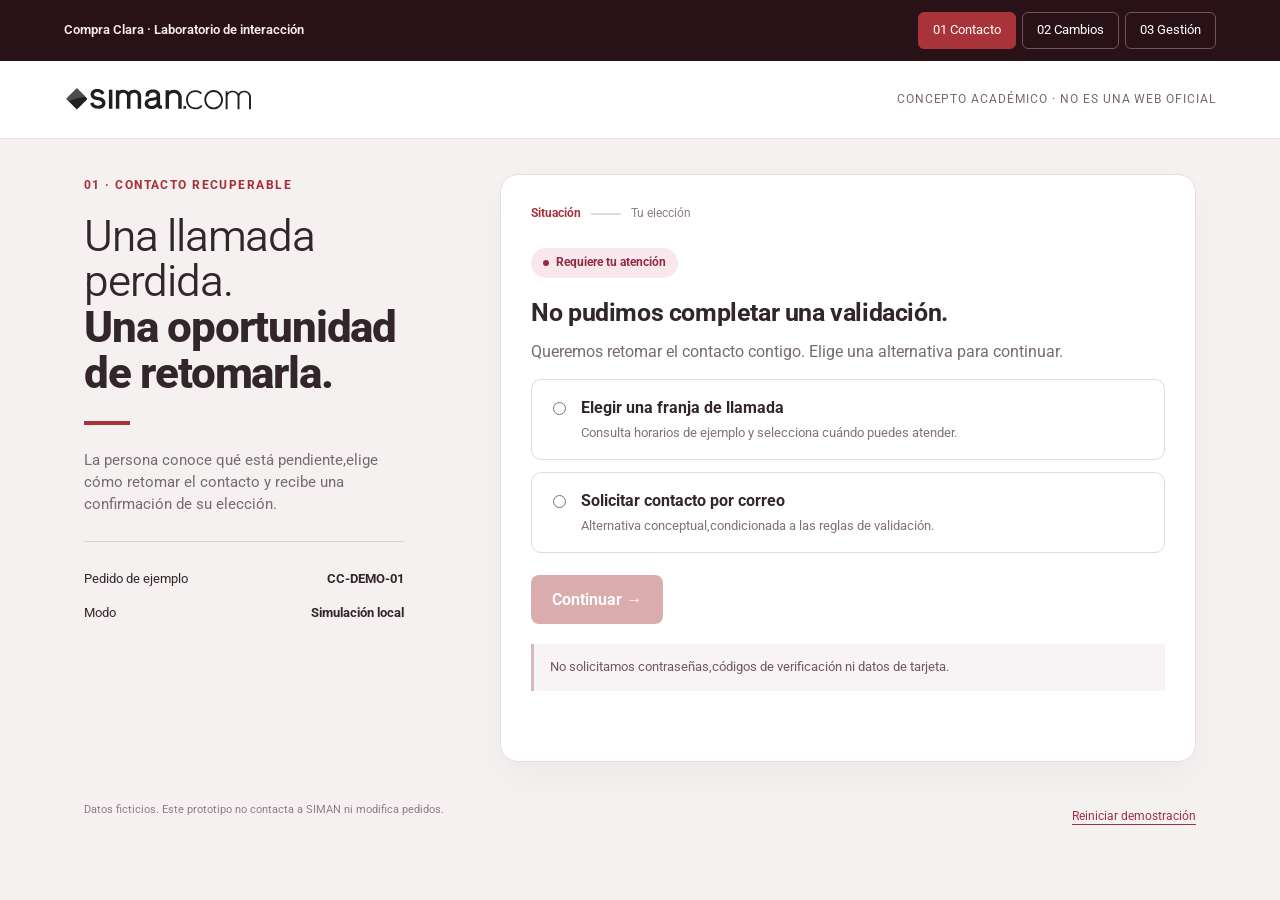
==== prototipos.html @ 514f1f6b "Añadir prototipos UX interactivos e integrarlos al presentador" ====
<!doctype html><html lang="es"><head><meta charset="utf-8"><meta name="viewport" content="width=device-width,initial-scale=1"><title>Compra Clara · Prototipos interactivos</title><style>
@font-face{font-family:Roboto;src:url('marca/roboto.woff');font-weight:100 900}*{box-sizing:border-box}body{margin:0;background:#f5f1f1;color:#33262a;font-family:Roboto,Arial,sans-serif;font-size:16px;line-height:1.45}button,input{font:inherit}button{cursor:pointer}button:focus-visible,input:focus-visible,a:focus-visible{outline:3px solid #a83338;outline-offset:4px}button:disabled{opacity:.4;cursor:not-allowed}button{min-height:44px}header{height:78px;background:#fff;display:flex;align-items:center;justify-content:space-between;padding:0 5%;border-bottom:1px solid #e6dcdf;gap:20px}header img{width:190px}header span{font-size:12px;letter-spacing:.08em;text-transform:uppercase;color:#7a666d}.lab{background:#281218;color:#f9edef;padding:12px 5%;display:flex;gap:18px;align-items:center;justify-content:space-between;font-size:13px}.lab b{font-weight:600}.scene-nav{display:flex;gap:6px}.scene-nav button{border:1px solid #78515e;color:white;background:none;padding:8px 14px;border-radius:6px;min-height:36px}.scene-nav button[aria-pressed=true]{background:#a83338;border-color:#a83338}.layout{max-width:1240px;margin:auto;padding:35px 5%;display:grid;grid-template-columns:minmax(220px,.8fr) minmax(420px,1.5fr);gap:45px}.eyebrow{font-size:12px;letter-spacing:.12em;color:#a83338;font-weight:750;text-transform:uppercase}h1{font-size:clamp(27px,3.4vw,45px);line-height:1.05;letter-spacing:-1.2px;font-weight:350;margin:18px 0}h1 strong{font-weight:800}h2{font-size:25px;line-height:1.2;margin:0 0 12px;letter-spacing:-.4px}h3{font-size:17px;margin:0 0 6px}p{margin:0 0 16px}.muted{color:#786a70}.context{font-size:15px;max-width:320px}.summary{margin-top:25px;padding-top:20px;border-top:1px solid #ded2d6}.summary div{display:flex;justify-content:space-between;padding:8px 0;font-size:13px}.tag{display:inline-flex;gap:7px;align-items:center;border-radius:30px;background:#f8e8ed;color:#922b40;padding:6px 12px;font-size:12px;font-weight:700}.tag:before{content:'';height:6px;width:6px;background:currentColor;border-radius:50%}.panel{background:#fff;border:1px solid #e7dde1;border-radius:18px;padding:30px;box-shadow:0 15px 35px #4f172808;min-width:0}.progress{display:flex;align-items:center;gap:10px;margin:0 0 26px;font-size:12px;color:#8f7d84}.progress i{width:30px;height:2px;background:#e4d8dd}.progress .on{font-weight:700;color:#a83338}.options{display:grid;grid-template-columns:1fr 1fr;gap:12px;margin:20px 0}.option{position:relative;display:block;border:1.5px solid #e7dce1;border-radius:12px;padding:17px;cursor:pointer;transition:border-color .15s,background .15s;min-height:94px}.option:has(input:checked){background:#fcf0f3;border-color:#a83338}.option input{accent-color:#a83338;margin:0 8px 8px 0;vertical-align:middle;width:17px;height:17px}.option strong{font-size:16px}.option small{display:block;color:#807078;font-size:13px;margin:7px 0 0 28px}.actions{display:flex;align-items:center;gap:16px;margin-top:22px;flex-wrap:wrap}.primary{background:#a83338;color:#fff;border:0;border-radius:8px;padding:13px 21px;font-weight:650;transition:background .15s,transform .15s}.primary:hover{background:#85232d}.primary:active{transform:translateY(1px)}.secondary{background:#fff;border:1px solid #d8c8cf;color:#683c4b;border-radius:8px;padding:12px 18px}.link{background:none;border:none;padding:6px 0;color:#9d3043;text-decoration:underline;text-underline-offset:4px}.notice{background:#f8f4f5;border-left:3px solid #d9b7c3;padding:14px 16px;font-size:13px;margin-top:20px;color:#6f5962}.success-icon{width:55px;height:55px;border-radius:50%;background:#f7e4eb;color:#a83338;display:grid;place-items:center;font-size:31px;margin-bottom:20px}.receipt{border:1px solid #e5d8de;border-radius:12px;overflow:hidden;margin-top:22px}.receipt .row{display:flex;justify-content:space-between;gap:20px;padding:13px 18px;font-size:14px;border-bottom:1px solid #f1e9ec}.receipt .row:last-child{border:0}.receipt .row span{color:#806c75}.receipt b{font-weight:650}.info-title{display:flex;justify-content:space-between;align-items:center;gap:20px;margin-bottom:22px}.compare{display:grid;grid-template-columns:1fr 1fr;border:1px solid #e4d8df;border-radius:12px;overflow:hidden;margin:20px 0}.compare>div{padding:22px;background:#f8f5f6}.compare>div+div{background:#f8e6ed;border-left:1px solid #e5cdd6}.compare small{font-size:11px;letter-spacing:.08em;color:#8d6473}.date{font-size:29px;font-weight:800;display:block;margin:13px 0 5px;letter-spacing:-.8px}.reason{margin:20px 0}.reason summary{cursor:pointer;color:#963046;font-weight:650;min-height:44px;padding:10px 0}.reason p{font-size:14px;color:#78606b;padding:5px 0 5px 14px;border-left:2px solid #e6c7d2}.choice{display:flex;align-items:flex-start;gap:12px;padding:16px;border:1px solid #e5d8df;border-radius:10px;margin:12px 0;cursor:pointer}.choice input{accent-color:#a83338;margin-top:6px;flex:none}.choice:has(input:checked){border-color:#a83338;background:#fff7f9}.choice small{display:block;color:#83707a;margin-top:5px;font-size:13px}.tabs{display:flex;gap:18px;border-bottom:1px solid #eadde3;margin:20px 0}.tabs button{background:none;border:0;border-bottom:3px solid transparent;padding:12px 0;color:#8e7581}.tabs button[aria-selected=true]{border-color:#a83338;color:#a83338;font-weight:700}.track{list-style:none;margin:25px 0;padding:0}.track li{position:relative;padding:0 0 27px 38px}.track li:before{content:'';position:absolute;left:7px;top:5px;width:12px;height:12px;border-radius:50%;background:#e2d5dc}.track li:not(:last-child):after{content:'';position:absolute;left:12px;top:20px;bottom:2px;width:2px;background:#e9dce3}.track .done:before{background:#a83338;box-shadow:0 0 0 4px #f8e8ee}.track small{display:block;color:#8d7580;margin-top:5px}.ref{font-size:30px;letter-spacing:2px;font-weight:800;color:#7c2d45}.simulation{border-top:1px dashed #ddcbd4;margin-top:25px;padding-top:16px;font-size:12px;color:#8b7781}.simulation button{font-size:12px;margin:9px 7px 0 0;min-height:35px;padding:7px 12px}.footer{max-width:1240px;margin:auto;padding:5px 5% 20px;display:flex;justify-content:space-between;gap:20px;font-size:11px;color:#917c86}.footer button{font-size:12px;min-height:30px}.announce{min-height:25px;margin-top:15px;font-size:14px;color:#913147;font-weight:600}.reveal{animation:reveal .25s ease-out}@keyframes reveal{from{opacity:.35;transform:translateY(6px)}to{opacity:1;transform:none}}.hide{display:none}.context .mini{width:46px;height:4px;background:#a83338;margin:25px 0}body.embed .lab{padding:9px 4%;font-size:11px}body.embed header{height:66px;padding:0 4%}body.embed header img{width:164px}body.embed .layout{padding:24px 4%;gap:30px}body.embed .panel{padding:24px}body.embed h1{font-size:36px}body.embed .scene-nav button{font-size:11px;padding:5px 10px;min-height:28px}body.embed .footer{padding:0 4% 12px}a{color:#963046}body.embed .layout{display:block;max-width:1100px}body.embed .context{display:none}body.embed .options{grid-template-columns:repeat(3,1fr)}body.embed .option{min-height:80px;padding:14px}body.embed .panel h2{font-size:30px}body.embed .layout{padding-top:18px;padding-bottom:18px}@media(max-width:760px){.layout{grid-template-columns:1fr;gap:20px;padding:24px}.context{max-width:none}.summary{display:none}.context p{font-size:14px}.context h1{font-size:29px}.context .mini{display:none}.panel{padding:24px}.lab{align-items:flex-start;flex-direction:column;gap:10px}.scene-nav{flex-wrap:wrap}header{height:66px;padding:0 24px}header img{width:160px}.options{gap:8px}.option{padding:12px}.footer{padding:0 24px 20px}.info-title{align-items:flex-start}body.embed .context{display:none}body.embed .layout{display:block;padding:14px 4%}body.embed .panel{padding:20px}.date{font-size:25px}}@media(prefers-reduced-motion:reduce){*,*:before,*:after{animation:none!important;transition:none!important}}
</style></head><body><div class="lab"><b>Compra Clara · Laboratorio de interacción</b><nav class="scene-nav" aria-label="Escenarios"><button data-scene="contact">01 Contacto</button><button data-scene="changes">02 Cambios</button><button data-scene="receipt">03 Gestión</button></nav></div><header><img src="marca/siman-com-logotipo-tinta.svg" alt="siman.com"><span>Concepto académico · no es una web oficial</span></header><main id="main" class="layout"></main><footer class="footer"><span>Datos ficticios. Este prototipo no contacta a SIMAN ni modifica pedidos.</span><button class="link" id="reset">Reiniciar demostración</button></footer><script>
'use strict';const $=s=>document.querySelector(s);const p=new URLSearchParams(location.search);if(p.get('embed')==='1')document.body.classList.add('embed');const valid=['contact','changes','receipt'];let scene=valid.includes(p.get('scene'))?p.get('scene'):'contact';let step=0;let slot='';let response='';let confirmed=false;let tab='actual';let contactMode='';const view=p.get('view');if(view==='slots')step=1;if(view==='response')step=1;if(view==='handoff')tab='summary';
const options=['Mañana · 9:00–11:00','Mañana · 14:00–16:00','Pasado mañana · 10:00–12:00'];
const context={contact:['01 · Contacto recuperable','Una llamada perdida.<br><strong>Una oportunidad de retomarla.</strong>','La persona conoce qué está pendiente,elige cómo retomar el contacto y recibe una confirmación de su elección.'],changes:['02 · Cambios explicados','Qué cambió.<br><strong>Qué significa para ti.</strong>','Una actualización compara la información anterior y la actual antes de pedir una decisión.'],receipt:['03 · Comprobante de gestión','Lo solicitado.<br><strong>Lo confirmado.</strong>','Una referencia conserva el contexto y permite distinguir una solicitud recibida de una gestión ejecutada.']};
function sidebar(){let c=context[scene];return `<aside class="context"><span class="eyebrow">${c[0]}</span><h1>${c[1]}</h1><div class="mini"></div><p class="muted">${c[2]}</p><div class="summary"><div><span>Pedido de ejemplo</span><b>CC-DEMO-01</b></div><div><span>Modo</span><b>Simulación local</b></div></div></aside>`}
function progress(a,b){return `<div class="progress"><span class="${step===0?'on':''}">${a}</span><i></i><span class="${step>0?'on':''}">${b}</span></div>`}
function contact(){if(step===2)return `<div class="success-icon" aria-hidden="true">✓</div><span class="eyebrow">Elección registrada en esta demostración</span><h2>Ya sabes cómo continuará el contacto.</h2><p class="muted">Conserva el resumen de lo que acabas de seleccionar.</p><div class="receipt"><div class="row"><span>Referencia de ejemplo</span><b>CC-DEMO-01</b></div><div class="row"><span>Modalidad</span><b>${contactMode==='email'?'Solicitar contacto por correo':'Retomar llamada'}</b></div>${contactMode==='email'?'':`<div class="row"><span>Franja de ejemplo</span><b>${slot}</b></div>`}<div class="row"><span>Validación de compra</span><b>Pendiente</b></div></div><div class="notice">Elegir una franja no valida ni aprueba la compra. La disponibilidad real debe confirmarse antes de implementar esta interacción.</div><div class="actions"><button class="secondary" data-action="editcontact">Cambiar mi elección</button></div>`;
if(step===0)return `${progress('Situación','Tu elección')}<span class="tag">Requiere tu atención</span><h2 style="margin-top:20px">No pudimos completar una validación.</h2><p class="muted">Queremos retomar el contacto contigo. Elige una alternativa para continuar.</p><label class="choice"><input type="radio" name="mode" value="call" ${contactMode==='call'?'checked':''}><span><strong>Elegir una franja de llamada</strong><small>Consulta horarios de ejemplo y selecciona cuándo puedes atender.</small></span></label><label class="choice"><input type="radio" name="mode" value="email" ${contactMode==='email'?'checked':''}><span><strong>Solicitar contacto por correo</strong><small>Alternativa conceptual,condicionada a las reglas de validación.</small></span></label><div class="actions"><button class="primary" data-action="contactnext" ${!contactMode?'disabled':''}>Continuar →</button></div><div class="notice">No solicitamos contraseñas,códigos de verificación ni datos de tarjeta.</div>`;
return `${progress('Contacto','Selecciona una franja')}<span class="eyebrow">Horarios ficticios para probar la interacción</span><h2 style="margin-top:14px">¿Cuándo puedes atender?</h2><p class="muted">Selecciona una opción. Podrás revisarla antes de continuar.</p><div class="options">${options.map((o,i)=>`<label class="option"><input type="radio" name="slot" value="${i}" ${slot===o?'checked':''}><strong>${o.split(' · ')[0]}</strong><small>${o.split(' · ')[1]}</small></label>`).join('')}</div><div class="actions"><button class="primary" data-action="confirmcontact" ${!slot?'disabled':''}>Confirmar mi elección</button><button class="link" data-action="backcontact">Volver</button></div><div class="notice">La selección es una simulación. No se reserva una llamada real.</div>`}
function changes(){if(step===2)return `<div class="success-icon" aria-hidden="true">✓</div><span class="eyebrow">Preferencia registrada en esta demostración</span><h2>${response==='wait'?'Viste la nueva estimación.':'Solicitaste revisar otra alternativa.'}</h2><div class="receipt"><div class="row"><span>Tu elección</span><b>${response==='wait'?'Puedo esperar':'Necesito otra alternativa'}</b></div><div class="row"><span>Estado de gestión</span><b>${response==='wait'?'Preferencia registrada':'Revisión pendiente'}</b></div></div><div class="notice">Esta elección no reprograma una entrega ni confirma una cancelación. Las opciones dependen de la operación real.</div><div class="actions"><button class="secondary" data-action="editchange">Cambiar mi elección</button></div>`;
const diff=`<div class="compare"><div><small>ESTIMACIÓN ANTERIOR</small><span class="date">Martes 24</span><span>Noviembre · fecha ficticia</span></div><div><small>ESTIMACIÓN ACTUAL</small><span class="date">Jueves 26</span><span>Noviembre · fecha ficticia</span></div></div>`;
if(step===0)return `<div class="info-title"><span class="tag">Cambio en la entrega</span><span class="eyebrow">CC-DEMO-01</span></div><h2>La estimación de entrega cambió.</h2><p class="muted">Compara las dos versiones para entender cómo te afecta.</p>${diff}<details class="reason"><summary>¿Qué debe explicar esta actualización?</summary><p>El motivo confirmado,el impacto y el siguiente paso. Este ejemplo no atribuye una causa real a SIMAN.</p></details><div class="actions"><button class="primary" data-action="changenext">Ver mis opciones →</button></div>`;
return `${progress('Cambio de entrega','Tu decisión')}<h2>¿Cómo quieres continuar?</h2><p class="muted">Opciones de ejemplo,sujetas a validación para cada pedido.</p><label class="choice"><input type="radio" name="response" value="wait" ${response==='wait'?'checked':''}><span><strong>Puedo esperar la nueva estimación</strong><small>Registrar que vi la actualización.</small></span></label><label class="choice"><input type="radio" name="response" value="review" ${response==='review'?'checked':''}><span><strong>Necesito revisar otra alternativa</strong><small>Solicitar orientación conservando el contexto del cambio.</small></span></label><div class="actions"><button class="primary" data-action="confirmchange" ${!response?'disabled':''}>Registrar mi elección</button><button class="link" data-action="backchange">Comparar de nuevo</button></div><div class="notice">Una preferencia no equivale a una gestión ya ejecutada.</div>`}
function receipt(){return `<div class="info-title"><span class="tag">${confirmed?'Cancelación confirmada · simulación':'Solicitud recibida'}</span><span class="eyebrow">Caso de ejemplo</span></div><h2>Tu solicitud de cancelación</h2><div class="tabs" role="tablist" aria-label="Vista de la gestión"><button role="tab" aria-selected="${tab==='actual'}" data-tab="actual">Estado</button><button role="tab" aria-selected="${tab==='history'}" data-tab="history">Historial</button><button role="tab" aria-selected="${tab==='summary'}" data-tab="summary">Comprobante</button></div><div role="tabpanel">${tab==='actual'?`<ul class="track"><li class="done"><h3>Solicitud recibida</h3><small>Se registró la intención del comprador.</small></li><li class="${confirmed?'done':''}"><h3>${confirmed?'Revisión completada':'Revisión pendiente'}</h3><small>${confirmed?'Se completó el paso en esta simulación.':'Debe comprobarse si la solicitud puede ejecutarse.'}</small></li><li class="${confirmed?'done':''}"><h3>${confirmed?'Cancelación confirmada':'Cancelación no confirmada'}</h3><small>${confirmed?'Ejemplo de una gestión confirmada por su fuente.':'No interpretes la recepción de la solicitud como una cancelación.'}</small></li></ul><div class="notice">${confirmed?'Cancelación confirmada no significa dinero abonado. Cualquier devolución requiere su propio estado.':'Tu solicitud está recibida. No hay una cancelación confirmada en este escenario.'}</div>`:tab==='history'?`<div class="receipt"><div class="row"><span>Evento 1 · ejemplo</span><b>Solicitud registrada</b></div>${confirmed?'<div class="row"><span>Evento 2 · ejemplo</span><b>Revisión completada</b></div><div class="row"><span>Evento 3 · ejemplo</span><b>Cancelación confirmada</b></div>':'<div class="row"><span>Próximo evento</span><b>Pendiente de confirmación</b></div>'}</div><p class="muted" style="margin-top:20px">Cada cambio debe conservar una referencia y provenir de una fuente validada.</p>`:`<span class="eyebrow">Referencia ficticia</span><p class="ref">MUESTRA-01</p><div class="receipt"><div class="row"><span>Solicitaste</span><b>Cancelar el pedido de ejemplo</b></div><div class="row"><span>Situación</span><b>${confirmed?'Cancelación confirmada':'Revisión pendiente'}</b></div><div class="row"><span>Dinero</span><b>Sin abono confirmado en esta demo</b></div></div><div class="actions"><button class="primary" data-action="download">Descargar comprobante de ejemplo</button><button class="link" data-action="copy">Copiar referencia</button></div>`}</div><div class="simulation"><b>Control de demostración · no modifica pedidos</b><br><button class="secondary" data-action="simulate">${confirmed?'Volver a revisión pendiente':'Simular confirmación de cancelación'}</button></div>`}
function render(focus=false){document.querySelectorAll('[data-scene]').forEach(b=>b.setAttribute('aria-pressed',String(b.dataset.scene===scene)));$('#main').innerHTML=sidebar()+`<section class="panel reveal" aria-label="Prototipo de ${scene==='contact'?'contacto':scene==='changes'?'cambios':'gestión'}">${scene==='contact'?contact():scene==='changes'?changes():receipt()}<div class="announce" role="status" aria-live="polite"></div></section>`;if(focus){const h=$('.panel h2');h.tabIndex=-1;h.focus({preventScroll:true});}}
function reset(){step=0;slot='';response='';confirmed=false;tab='actual';contactMode='';render(true)}
document.addEventListener('change',e=>{if(e.target.name==='mode'){contactMode=e.target.value;const b=$('[data-action="contactnext"]');b.disabled=false;}if(e.target.name==='slot'){slot=options[Number(e.target.value)];$('[data-action="confirmcontact"]').disabled=false;}if(e.target.name==='response'){response=e.target.value;$('[data-action="confirmchange"]').disabled=false;}});
document.addEventListener('click',async e=>{const b=e.target.closest('button');if(!b)return;if(b.dataset.scene){scene=b.dataset.scene;reset();return}if(b.id==='reset'){reset();return}if(b.dataset.tab){tab=b.dataset.tab;render();$(`[data-tab="${tab}"]`).focus();return}const a=b.dataset.action;if(a==='contactnext'){step=contactMode==='email'?2:1;render(true)}if(a==='backcontact'){step=0;render(true)}if(a==='confirmcontact'&&slot){step=2;render(true)}if(a==='editcontact'){step=contactMode==='email'?0:1;render(true)}if(a==='changenext'||a==='editchange'){step=1;render(true)}if(a==='backchange'){step=0;render(true)}if(a==='confirmchange'&&response){step=2;render(true)}if(a==='simulate'){confirmed=!confirmed;render(true)}if(a==='copy'){try{await navigator.clipboard.writeText('MUESTRA-01');$('.announce').textContent='Referencia de ejemplo copiada.'}catch{$('.announce').textContent='Referencia para copiar:MUESTRA-01'}}if(a==='download'){const txt=`COMPRA CLARA · COMPROBANTE DE EJEMPLO\nNo es un documento de SIMAN.\nReferencia:MUESTRA-01\nSolicitud:cancelar el pedido ficticio\nEstado:${confirmed?'Cancelación confirmada en simulación':'Revisión pendiente'}\nDinero:sin abono confirmado en esta demo\nNo modifica pedidos ni demuestra una gestión real.`;const u=URL.createObjectURL(new Blob([txt],{type:'text/plain;charset=utf-8'}));const link=document.createElement('a');link.href=u;link.download='Compra_Clara_Comprobante_DEMO.txt';link.click();setTimeout(()=>URL.revokeObjectURL(u),3000);$('.announce').textContent='Se descargó el comprobante ficticio.'}});render();
</script></body></html>
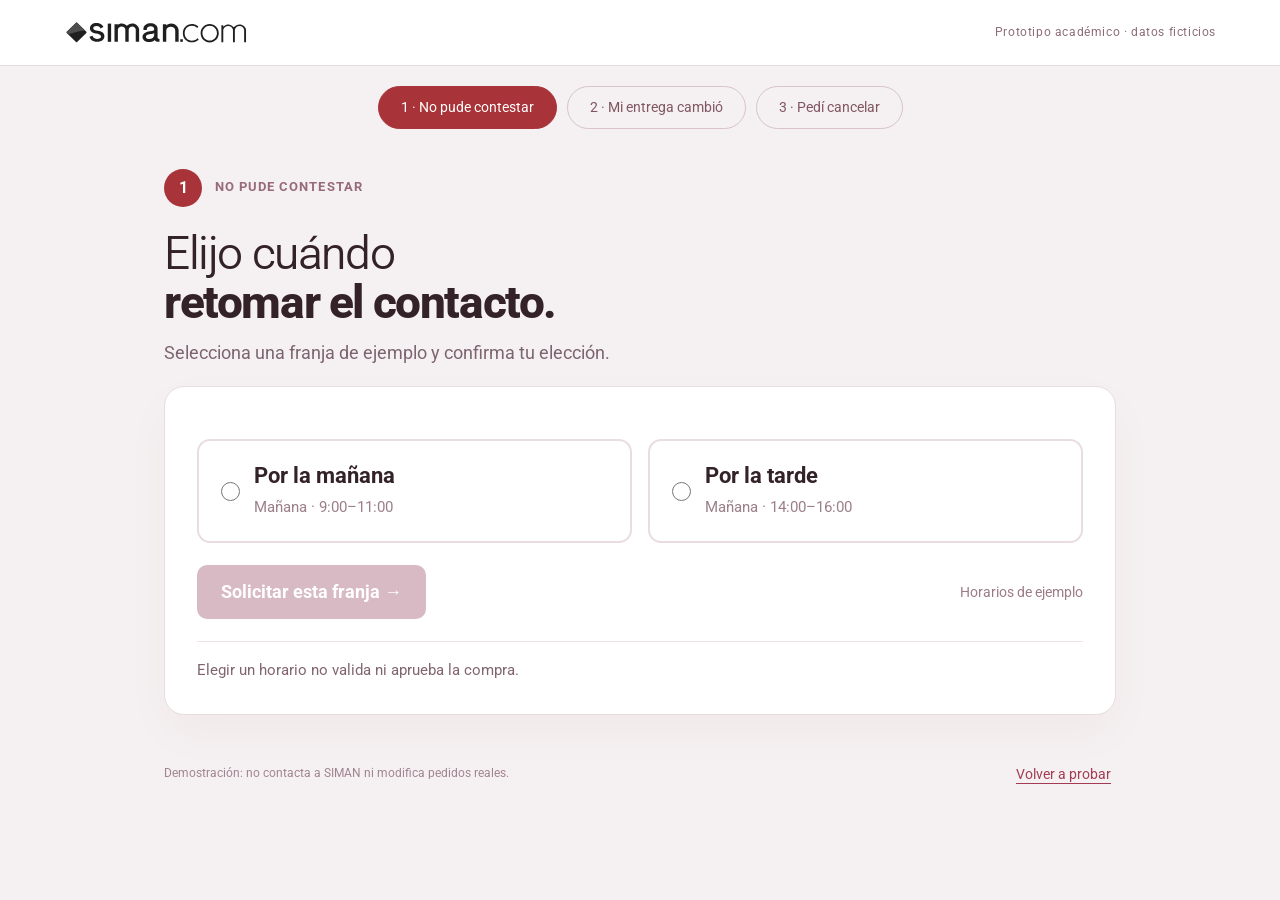
==== commit 4f586b50: "Simplificar demos a una acción y una respuesta" ====
--- a/prototipos.html
+++ b/prototipos.html
@@ -1,21 +1,12 @@
-<!doctype html><html lang="es"><head><meta charset="utf-8"><meta name="viewport" content="width=device-width,initial-scale=1"><title>Compra Clara · Prototipos interactivos</title><style>
-@font-face{font-family:Roboto;src:url('marca/roboto.woff');font-weight:100 900}*{box-sizing:border-box}body{margin:0;background:#f5f1f1;color:#33262a;font-family:Roboto,Arial,sans-serif;font-size:16px;line-height:1.45}button,input{font:inherit}button{cursor:pointer}button:focus-visible,input:focus-visible,a:focus-visible{outline:3px solid #a83338;outline-offset:4px}button:disabled{opacity:.4;cursor:not-allowed}button{min-height:44px}header{height:78px;background:#fff;display:flex;align-items:center;justify-content:space-between;padding:0 5%;border-bottom:1px solid #e6dcdf;gap:20px}header img{width:190px}header span{font-size:12px;letter-spacing:.08em;text-transform:uppercase;color:#7a666d}.lab{background:#281218;color:#f9edef;padding:12px 5%;display:flex;gap:18px;align-items:center;justify-content:space-between;font-size:13px}.lab b{font-weight:600}.scene-nav{display:flex;gap:6px}.scene-nav button{border:1px solid #78515e;color:white;background:none;padding:8px 14px;border-radius:6px;min-height:36px}.scene-nav button[aria-pressed=true]{background:#a83338;border-color:#a83338}.layout{max-width:1240px;margin:auto;padding:35px 5%;display:grid;grid-template-columns:minmax(220px,.8fr) minmax(420px,1.5fr);gap:45px}.eyebrow{font-size:12px;letter-spacing:.12em;color:#a83338;font-weight:750;text-transform:uppercase}h1{font-size:clamp(27px,3.4vw,45px);line-height:1.05;letter-spacing:-1.2px;font-weight:350;margin:18px 0}h1 strong{font-weight:800}h2{font-size:25px;line-height:1.2;margin:0 0 12px;letter-spacing:-.4px}h3{font-size:17px;margin:0 0 6px}p{margin:0 0 16px}.muted{color:#786a70}.context{font-size:15px;max-width:320px}.summary{margin-top:25px;padding-top:20px;border-top:1px solid #ded2d6}.summary div{display:flex;justify-content:space-between;padding:8px 0;font-size:13px}.tag{display:inline-flex;gap:7px;align-items:center;border-radius:30px;background:#f8e8ed;color:#922b40;padding:6px 12px;font-size:12px;font-weight:700}.tag:before{content:'';height:6px;width:6px;background:currentColor;border-radius:50%}.panel{background:#fff;border:1px solid #e7dde1;border-radius:18px;padding:30px;box-shadow:0 15px 35px #4f172808;min-width:0}.progress{display:flex;align-items:center;gap:10px;margin:0 0 26px;font-size:12px;color:#8f7d84}.progress i{width:30px;height:2px;background:#e4d8dd}.progress .on{font-weight:700;color:#a83338}.options{display:grid;grid-template-columns:1fr 1fr;gap:12px;margin:20px 0}.option{position:relative;display:block;border:1.5px solid #e7dce1;border-radius:12px;padding:17px;cursor:pointer;transition:border-color .15s,background .15s;min-height:94px}.option:has(input:checked){background:#fcf0f3;border-color:#a83338}.option input{accent-color:#a83338;margin:0 8px 8px 0;vertical-align:middle;width:17px;height:17px}.option strong{font-size:16px}.option small{display:block;color:#807078;font-size:13px;margin:7px 0 0 28px}.actions{display:flex;align-items:center;gap:16px;margin-top:22px;flex-wrap:wrap}.primary{background:#a83338;color:#fff;border:0;border-radius:8px;padding:13px 21px;font-weight:650;transition:background .15s,transform .15s}.primary:hover{background:#85232d}.primary:active{transform:translateY(1px)}.secondary{background:#fff;border:1px solid #d8c8cf;color:#683c4b;border-radius:8px;padding:12px 18px}.link{background:none;border:none;padding:6px 0;color:#9d3043;text-decoration:underline;text-underline-offset:4px}.notice{background:#f8f4f5;border-left:3px solid #d9b7c3;padding:14px 16px;font-size:13px;margin-top:20px;color:#6f5962}.success-icon{width:55px;height:55px;border-radius:50%;background:#f7e4eb;color:#a83338;display:grid;place-items:center;font-size:31px;margin-bottom:20px}.receipt{border:1px solid #e5d8de;border-radius:12px;overflow:hidden;margin-top:22px}.receipt .row{display:flex;justify-content:space-between;gap:20px;padding:13px 18px;font-size:14px;border-bottom:1px solid #f1e9ec}.receipt .row:last-child{border:0}.receipt .row span{color:#806c75}.receipt b{font-weight:650}.info-title{display:flex;justify-content:space-between;align-items:center;gap:20px;margin-bottom:22px}.compare{display:grid;grid-template-columns:1fr 1fr;border:1px solid #e4d8df;border-radius:12px;overflow:hidden;margin:20px 0}.compare>div{padding:22px;background:#f8f5f6}.compare>div+div{background:#f8e6ed;border-left:1px solid #e5cdd6}.compare small{font-size:11px;letter-spacing:.08em;color:#8d6473}.date{font-size:29px;font-weight:800;display:block;margin:13px 0 5px;letter-spacing:-.8px}.reason{margin:20px 0}.reason summary{cursor:pointer;color:#963046;font-weight:650;min-height:44px;padding:10px 0}.reason p{font-size:14px;color:#78606b;padding:5px 0 5px 14px;border-left:2px solid #e6c7d2}.choice{display:flex;align-items:flex-start;gap:12px;padding:16px;border:1px solid #e5d8df;border-radius:10px;margin:12px 0;cursor:pointer}.choice input{accent-color:#a83338;margin-top:6px;flex:none}.choice:has(input:checked){border-color:#a83338;background:#fff7f9}.choice small{display:block;color:#83707a;margin-top:5px;font-size:13px}.tabs{display:flex;gap:18px;border-bottom:1px solid #eadde3;margin:20px 0}.tabs button{background:none;border:0;border-bottom:3px solid transparent;padding:12px 0;color:#8e7581}.tabs button[aria-selected=true]{border-color:#a83338;color:#a83338;font-weight:700}.track{list-style:none;margin:25px 0;padding:0}.track li{position:relative;padding:0 0 27px 38px}.track li:before{content:'';position:absolute;left:7px;top:5px;width:12px;height:12px;border-radius:50%;background:#e2d5dc}.track li:not(:last-child):after{content:'';position:absolute;left:12px;top:20px;bottom:2px;width:2px;background:#e9dce3}.track .done:before{background:#a83338;box-shadow:0 0 0 4px #f8e8ee}.track small{display:block;color:#8d7580;margin-top:5px}.ref{font-size:30px;letter-spacing:2px;font-weight:800;color:#7c2d45}.simulation{border-top:1px dashed #ddcbd4;margin-top:25px;padding-top:16px;font-size:12px;color:#8b7781}.simulation button{font-size:12px;margin:9px 7px 0 0;min-height:35px;padding:7px 12px}.footer{max-width:1240px;margin:auto;padding:5px 5% 20px;display:flex;justify-content:space-between;gap:20px;font-size:11px;color:#917c86}.footer button{font-size:12px;min-height:30px}.announce{min-height:25px;margin-top:15px;font-size:14px;color:#913147;font-weight:600}.reveal{animation:reveal .25s ease-out}@keyframes reveal{from{opacity:.35;transform:translateY(6px)}to{opacity:1;transform:none}}.hide{display:none}.context .mini{width:46px;height:4px;background:#a83338;margin:25px 0}body.embed .lab{padding:9px 4%;font-size:11px}body.embed header{height:66px;padding:0 4%}body.embed header img{width:164px}body.embed .layout{padding:24px 4%;gap:30px}body.embed .panel{padding:24px}body.embed h1{font-size:36px}body.embed .scene-nav button{font-size:11px;padding:5px 10px;min-height:28px}body.embed .footer{padding:0 4% 12px}a{color:#963046}body.embed .layout{display:block;max-width:1100px}body.embed .context{display:none}body.embed .options{grid-template-columns:repeat(3,1fr)}body.embed .option{min-height:80px;padding:14px}body.embed .panel h2{font-size:30px}body.embed .layout{padding-top:18px;padding-bottom:18px}@media(max-width:760px){.layout{grid-template-columns:1fr;gap:20px;padding:24px}.context{max-width:none}.summary{display:none}.context p{font-size:14px}.context h1{font-size:29px}.context .mini{display:none}.panel{padding:24px}.lab{align-items:flex-start;flex-direction:column;gap:10px}.scene-nav{flex-wrap:wrap}header{height:66px;padding:0 24px}header img{width:160px}.options{gap:8px}.option{padding:12px}.footer{padding:0 24px 20px}.info-title{align-items:flex-start}body.embed .context{display:none}body.embed .layout{display:block;padding:14px 4%}body.embed .panel{padding:20px}.date{font-size:25px}}@media(prefers-reduced-motion:reduce){*,*:before,*:after{animation:none!important;transition:none!important}}
-</style></head><body><div class="lab"><b>Compra Clara · Laboratorio de interacción</b><nav class="scene-nav" aria-label="Escenarios"><button data-scene="contact">01 Contacto</button><button data-scene="changes">02 Cambios</button><button data-scene="receipt">03 Gestión</button></nav></div><header><img src="marca/siman-com-logotipo-tinta.svg" alt="siman.com"><span>Concepto académico · no es una web oficial</span></header><main id="main" class="layout"></main><footer class="footer"><span>Datos ficticios. Este prototipo no contacta a SIMAN ni modifica pedidos.</span><button class="link" id="reset">Reiniciar demostración</button></footer><script>
-'use strict';const $=s=>document.querySelector(s);const p=new URLSearchParams(location.search);if(p.get('embed')==='1')document.body.classList.add('embed');const valid=['contact','changes','receipt'];let scene=valid.includes(p.get('scene'))?p.get('scene'):'contact';let step=0;let slot='';let response='';let confirmed=false;let tab='actual';let contactMode='';const view=p.get('view');if(view==='slots')step=1;if(view==='response')step=1;if(view==='handoff')tab='summary';
-const options=['Mañana · 9:00–11:00','Mañana · 14:00–16:00','Pasado mañana · 10:00–12:00'];
-const context={contact:['01 · Contacto recuperable','Una llamada perdida.<br><strong>Una oportunidad de retomarla.</strong>','La persona conoce qué está pendiente,elige cómo retomar el contacto y recibe una confirmación de su elección.'],changes:['02 · Cambios explicados','Qué cambió.<br><strong>Qué significa para ti.</strong>','Una actualización compara la información anterior y la actual antes de pedir una decisión.'],receipt:['03 · Comprobante de gestión','Lo solicitado.<br><strong>Lo confirmado.</strong>','Una referencia conserva el contexto y permite distinguir una solicitud recibida de una gestión ejecutada.']};
-function sidebar(){let c=context[scene];return `<aside class="context"><span class="eyebrow">${c[0]}</span><h1>${c[1]}</h1><div class="mini"></div><p class="muted">${c[2]}</p><div class="summary"><div><span>Pedido de ejemplo</span><b>CC-DEMO-01</b></div><div><span>Modo</span><b>Simulación local</b></div></div></aside>`}
-function progress(a,b){return `<div class="progress"><span class="${step===0?'on':''}">${a}</span><i></i><span class="${step>0?'on':''}">${b}</span></div>`}
-function contact(){if(step===2)return `<div class="success-icon" aria-hidden="true">✓</div><span class="eyebrow">Elección registrada en esta demostración</span><h2>Ya sabes cómo continuará el contacto.</h2><p class="muted">Conserva el resumen de lo que acabas de seleccionar.</p><div class="receipt"><div class="row"><span>Referencia de ejemplo</span><b>CC-DEMO-01</b></div><div class="row"><span>Modalidad</span><b>${contactMode==='email'?'Solicitar contacto por correo':'Retomar llamada'}</b></div>${contactMode==='email'?'':`<div class="row"><span>Franja de ejemplo</span><b>${slot}</b></div>`}<div class="row"><span>Validación de compra</span><b>Pendiente</b></div></div><div class="notice">Elegir una franja no valida ni aprueba la compra. La disponibilidad real debe confirmarse antes de implementar esta interacción.</div><div class="actions"><button class="secondary" data-action="editcontact">Cambiar mi elección</button></div>`;
-if(step===0)return `${progress('Situación','Tu elección')}<span class="tag">Requiere tu atención</span><h2 style="margin-top:20px">No pudimos completar una validación.</h2><p class="muted">Queremos retomar el contacto contigo. Elige una alternativa para continuar.</p><label class="choice"><input type="radio" name="mode" value="call" ${contactMode==='call'?'checked':''}><span><strong>Elegir una franja de llamada</strong><small>Consulta horarios de ejemplo y selecciona cuándo puedes atender.</small></span></label><label class="choice"><input type="radio" name="mode" value="email" ${contactMode==='email'?'checked':''}><span><strong>Solicitar contacto por correo</strong><small>Alternativa conceptual,condicionada a las reglas de validación.</small></span></label><div class="actions"><button class="primary" data-action="contactnext" ${!contactMode?'disabled':''}>Continuar →</button></div><div class="notice">No solicitamos contraseñas,códigos de verificación ni datos de tarjeta.</div>`;
-return `${progress('Contacto','Selecciona una franja')}<span class="eyebrow">Horarios ficticios para probar la interacción</span><h2 style="margin-top:14px">¿Cuándo puedes atender?</h2><p class="muted">Selecciona una opción. Podrás revisarla antes de continuar.</p><div class="options">${options.map((o,i)=>`<label class="option"><input type="radio" name="slot" value="${i}" ${slot===o?'checked':''}><strong>${o.split(' · ')[0]}</strong><small>${o.split(' · ')[1]}</small></label>`).join('')}</div><div class="actions"><button class="primary" data-action="confirmcontact" ${!slot?'disabled':''}>Confirmar mi elección</button><button class="link" data-action="backcontact">Volver</button></div><div class="notice">La selección es una simulación. No se reserva una llamada real.</div>`}
-function changes(){if(step===2)return `<div class="success-icon" aria-hidden="true">✓</div><span class="eyebrow">Preferencia registrada en esta demostración</span><h2>${response==='wait'?'Viste la nueva estimación.':'Solicitaste revisar otra alternativa.'}</h2><div class="receipt"><div class="row"><span>Tu elección</span><b>${response==='wait'?'Puedo esperar':'Necesito otra alternativa'}</b></div><div class="row"><span>Estado de gestión</span><b>${response==='wait'?'Preferencia registrada':'Revisión pendiente'}</b></div></div><div class="notice">Esta elección no reprograma una entrega ni confirma una cancelación. Las opciones dependen de la operación real.</div><div class="actions"><button class="secondary" data-action="editchange">Cambiar mi elección</button></div>`;
-const diff=`<div class="compare"><div><small>ESTIMACIÓN ANTERIOR</small><span class="date">Martes 24</span><span>Noviembre · fecha ficticia</span></div><div><small>ESTIMACIÓN ACTUAL</small><span class="date">Jueves 26</span><span>Noviembre · fecha ficticia</span></div></div>`;
-if(step===0)return `<div class="info-title"><span class="tag">Cambio en la entrega</span><span class="eyebrow">CC-DEMO-01</span></div><h2>La estimación de entrega cambió.</h2><p class="muted">Compara las dos versiones para entender cómo te afecta.</p>${diff}<details class="reason"><summary>¿Qué debe explicar esta actualización?</summary><p>El motivo confirmado,el impacto y el siguiente paso. Este ejemplo no atribuye una causa real a SIMAN.</p></details><div class="actions"><button class="primary" data-action="changenext">Ver mis opciones →</button></div>`;
-return `${progress('Cambio de entrega','Tu decisión')}<h2>¿Cómo quieres continuar?</h2><p class="muted">Opciones de ejemplo,sujetas a validación para cada pedido.</p><label class="choice"><input type="radio" name="response" value="wait" ${response==='wait'?'checked':''}><span><strong>Puedo esperar la nueva estimación</strong><small>Registrar que vi la actualización.</small></span></label><label class="choice"><input type="radio" name="response" value="review" ${response==='review'?'checked':''}><span><strong>Necesito revisar otra alternativa</strong><small>Solicitar orientación conservando el contexto del cambio.</small></span></label><div class="actions"><button class="primary" data-action="confirmchange" ${!response?'disabled':''}>Registrar mi elección</button><button class="link" data-action="backchange">Comparar de nuevo</button></div><div class="notice">Una preferencia no equivale a una gestión ya ejecutada.</div>`}
-function receipt(){return `<div class="info-title"><span class="tag">${confirmed?'Cancelación confirmada · simulación':'Solicitud recibida'}</span><span class="eyebrow">Caso de ejemplo</span></div><h2>Tu solicitud de cancelación</h2><div class="tabs" role="tablist" aria-label="Vista de la gestión"><button role="tab" aria-selected="${tab==='actual'}" data-tab="actual">Estado</button><button role="tab" aria-selected="${tab==='history'}" data-tab="history">Historial</button><button role="tab" aria-selected="${tab==='summary'}" data-tab="summary">Comprobante</button></div><div role="tabpanel">${tab==='actual'?`<ul class="track"><li class="done"><h3>Solicitud recibida</h3><small>Se registró la intención del comprador.</small></li><li class="${confirmed?'done':''}"><h3>${confirmed?'Revisión completada':'Revisión pendiente'}</h3><small>${confirmed?'Se completó el paso en esta simulación.':'Debe comprobarse si la solicitud puede ejecutarse.'}</small></li><li class="${confirmed?'done':''}"><h3>${confirmed?'Cancelación confirmada':'Cancelación no confirmada'}</h3><small>${confirmed?'Ejemplo de una gestión confirmada por su fuente.':'No interpretes la recepción de la solicitud como una cancelación.'}</small></li></ul><div class="notice">${confirmed?'Cancelación confirmada no significa dinero abonado. Cualquier devolución requiere su propio estado.':'Tu solicitud está recibida. No hay una cancelación confirmada en este escenario.'}</div>`:tab==='history'?`<div class="receipt"><div class="row"><span>Evento 1 · ejemplo</span><b>Solicitud registrada</b></div>${confirmed?'<div class="row"><span>Evento 2 · ejemplo</span><b>Revisión completada</b></div><div class="row"><span>Evento 3 · ejemplo</span><b>Cancelación confirmada</b></div>':'<div class="row"><span>Próximo evento</span><b>Pendiente de confirmación</b></div>'}</div><p class="muted" style="margin-top:20px">Cada cambio debe conservar una referencia y provenir de una fuente validada.</p>`:`<span class="eyebrow">Referencia ficticia</span><p class="ref">MUESTRA-01</p><div class="receipt"><div class="row"><span>Solicitaste</span><b>Cancelar el pedido de ejemplo</b></div><div class="row"><span>Situación</span><b>${confirmed?'Cancelación confirmada':'Revisión pendiente'}</b></div><div class="row"><span>Dinero</span><b>Sin abono confirmado en esta demo</b></div></div><div class="actions"><button class="primary" data-action="download">Descargar comprobante de ejemplo</button><button class="link" data-action="copy">Copiar referencia</button></div>`}</div><div class="simulation"><b>Control de demostración · no modifica pedidos</b><br><button class="secondary" data-action="simulate">${confirmed?'Volver a revisión pendiente':'Simular confirmación de cancelación'}</button></div>`}
-function render(focus=false){document.querySelectorAll('[data-scene]').forEach(b=>b.setAttribute('aria-pressed',String(b.dataset.scene===scene)));$('#main').innerHTML=sidebar()+`<section class="panel reveal" aria-label="Prototipo de ${scene==='contact'?'contacto':scene==='changes'?'cambios':'gestión'}">${scene==='contact'?contact():scene==='changes'?changes():receipt()}<div class="announce" role="status" aria-live="polite"></div></section>`;if(focus){const h=$('.panel h2');h.tabIndex=-1;h.focus({preventScroll:true});}}
-function reset(){step=0;slot='';response='';confirmed=false;tab='actual';contactMode='';render(true)}
-document.addEventListener('change',e=>{if(e.target.name==='mode'){contactMode=e.target.value;const b=$('[data-action="contactnext"]');b.disabled=false;}if(e.target.name==='slot'){slot=options[Number(e.target.value)];$('[data-action="confirmcontact"]').disabled=false;}if(e.target.name==='response'){response=e.target.value;$('[data-action="confirmchange"]').disabled=false;}});
-document.addEventListener('click',async e=>{const b=e.target.closest('button');if(!b)return;if(b.dataset.scene){scene=b.dataset.scene;reset();return}if(b.id==='reset'){reset();return}if(b.dataset.tab){tab=b.dataset.tab;render();$(`[data-tab="${tab}"]`).focus();return}const a=b.dataset.action;if(a==='contactnext'){step=contactMode==='email'?2:1;render(true)}if(a==='backcontact'){step=0;render(true)}if(a==='confirmcontact'&&slot){step=2;render(true)}if(a==='editcontact'){step=contactMode==='email'?0:1;render(true)}if(a==='changenext'||a==='editchange'){step=1;render(true)}if(a==='backchange'){step=0;render(true)}if(a==='confirmchange'&&response){step=2;render(true)}if(a==='simulate'){confirmed=!confirmed;render(true)}if(a==='copy'){try{await navigator.clipboard.writeText('MUESTRA-01');$('.announce').textContent='Referencia de ejemplo copiada.'}catch{$('.announce').textContent='Referencia para copiar:MUESTRA-01'}}if(a==='download'){const txt=`COMPRA CLARA · COMPROBANTE DE EJEMPLO\nNo es un documento de SIMAN.\nReferencia:MUESTRA-01\nSolicitud:cancelar el pedido ficticio\nEstado:${confirmed?'Cancelación confirmada en simulación':'Revisión pendiente'}\nDinero:sin abono confirmado en esta demo\nNo modifica pedidos ni demuestra una gestión real.`;const u=URL.createObjectURL(new Blob([txt],{type:'text/plain;charset=utf-8'}));const link=document.createElement('a');link.href=u;link.download='Compra_Clara_Comprobante_DEMO.txt';link.click();setTimeout(()=>URL.revokeObjectURL(u),3000);$('.announce').textContent='Se descargó el comprobante ficticio.'}});render();
+<!doctype html><html lang="es"><head><meta charset="utf-8"><meta name="viewport" content="width=device-width,initial-scale=1"><title>Compra Clara · Prueba las soluciones</title><style>
+@font-face{font-family:Roboto;src:url('marca/roboto.woff');font-weight:100 900}*{box-sizing:border-box}body{margin:0;font:18px/1.45 Roboto,Arial,sans-serif;color:#332328;background:#f5f0f1}button,input{font:inherit}button{cursor:pointer;min-height:48px}button:focus-visible,input:focus-visible{outline:3px solid #a83338;outline-offset:4px}header{display:flex;justify-content:space-between;align-items:center;gap:20px;padding:22px 5%;background:white;border-bottom:1px solid #e6dadd}header img{width:185px}header small{color:#8d6c76;font-size:12px;letter-spacing:.05em}nav{display:flex;justify-content:center;gap:10px;padding:20px 4%}nav button{background:transparent;color:#805663;border:1px solid #d8c3cb;border-radius:30px;padding:10px 22px;min-height:42px;font-size:14px}nav button[aria-pressed=true]{background:#a83338;color:white;border-color:#a83338}main{max-width:1080px;margin:auto;padding:20px 5% 35px}.top{display:flex;align-items:center;gap:13px;margin-bottom:22px}.number{display:grid;place-items:center;background:#a83338;color:#fff;width:38px;height:38px;border-radius:50%;font-size:16px;font-weight:700}.eyebrow{font-size:13px;font-weight:700;letter-spacing:.08em;text-transform:uppercase;color:#976b7b}h1{font-size:clamp(32px,4vw,46px);line-height:1.08;letter-spacing:-1.4px;font-weight:350;margin:0 0 12px}h1 b{font-weight:800}p{margin:0 0 20px;color:#7c6570}.card{background:white;border:1px solid #e8dce1;border-radius:20px;padding:32px;box-shadow:0 18px 50px #68132e08}.choices{display:grid;grid-template-columns:1fr 1fr;gap:16px;margin:20px 0}.choice{border:2px solid #e9dde2;padding:22px;border-radius:13px;cursor:pointer;display:flex;align-items:center;gap:14px;transition:background .18s,border-color .18s,transform .18s}.choice:hover{border-color:#d7abb9}.choice:has(input:checked){background:#fcf0f4;border-color:#a83338;transform:translateY(-2px)}input{accent-color:#a83338;width:19px;height:19px;margin:0;flex:none}.choice span{display:block}.choice strong{display:block;font-size:22px;line-height:1.2}.choice small{display:block;font-size:15px;color:#9b7f8a;margin-top:8px}.row{display:flex;align-items:center;gap:18px;justify-content:space-between;margin-top:22px;flex-wrap:wrap}.primary{background:#a83338;color:white;border:0;border-radius:10px;padding:14px 24px;font-weight:700;transition:background .18s,transform .18s}.primary:hover{background:#872630}.primary:active{transform:scale(.98)}.primary:disabled{background:#d7bac4;cursor:not-allowed}.secondary{background:transparent;border:1px solid #d9bec8;color:#9b3a50;padding:13px 21px;border-radius:10px}.muted{color:#9b7b87;font-size:14px}.rule{border-top:1px solid #eee3e7;padding-top:18px;margin-top:22px;font-size:15px;color:#806570}.confirm{display:grid;grid-template-columns:70px 1fr;gap:25px;align-items:start;padding:22px 0}.check{display:grid;place-items:center;width:65px;height:65px;border-radius:50%;background:#f5e2e9;color:#a83338;font-size:36px;animation:pop .35s ease-out}.confirm h2{margin:0 0 12px;font-size:31px;letter-spacing:-.7px}.confirm p{margin:0;font-size:21px}.stamp{margin:25px 0 0;padding:20px 24px;background:#faf2f5;border-left:4px solid #a83338;border-radius:0 10px 10px 0;color:#82485d;font-size:17px}.compare{display:grid;grid-template-columns:1fr 48px 1fr;align-items:center;gap:15px}.datecard{padding:28px;background:#f6f2f3;border:1px solid #e9dfe3;border-radius:16px}.datecard.new{background:#f6e4eb;border-color:#e5c2cf}.datecard small{color:#986d7d;font-size:13px;font-weight:700;letter-spacing:.08em}.datecard strong{display:block;font-size:42px;line-height:1.1;margin:17px 0 7px;letter-spacing:-1.5px}.datecard span{font-size:17px;color:#7d5869}.arrow{text-align:center;font-size:31px;color:#a83338}.impact{margin:24px 0 0;padding:18px 22px;background:#fcf5f7;border-radius:12px}.impact strong{display:block;font-size:20px;margin-bottom:7px}.impact p{margin:0;font-size:17px}.timeline{display:grid;grid-template-columns:1fr 1fr 1fr;gap:20px;position:relative;margin:32px 0 22px}.timeline:before{content:'';position:absolute;top:19px;left:30px;right:30px;height:2px;background:#eadbe2}.event{position:relative}.dot{display:grid;place-items:center;background:#f0e6eb;color:#a88b97;width:40px;height:40px;border-radius:50%;font-size:16px;font-weight:800;margin-bottom:20px;transition:background .25s,color .25s}.event.done .dot{background:#a83338;color:white;animation:pop .3s ease-out}.event h3{font-size:21px;line-height:1.2;margin:0 0 10px}.event p{font-size:16px;max-width:230px}.status{padding:14px 20px;background:#f9edf2;border-radius:10px;font-size:19px;color:#8d334f;font-weight:650}.demo-controls{display:flex;justify-content:space-between;align-items:center;gap:20px;margin-top:24px;border-top:1px dashed #dfcbd4;padding-top:18px}.demo-controls small{font-size:13px;color:#a18491}.footer{max-width:1080px;margin:auto;padding:0 5% 25px;display:flex;justify-content:space-between;align-items:center;gap:20px;font-size:12px;color:#a18491}.link{background:none;border:0;padding:5px;color:#a33c53;text-decoration:underline;text-underline-offset:4px;font-size:14px}.animate{animation:reveal .28s ease-out}.live{font-size:14px;color:#93405b;min-height:20px;margin-top:12px}@keyframes reveal{from{opacity:0;transform:translateY(8px)}to{opacity:1;transform:none}}@keyframes pop{from{opacity:.3;transform:scale(.8)}to{opacity:1;transform:scale(1)}}body.embed nav{display:none}body.embed header{padding:14px 4%;height:58px}body.embed header img{width:150px}body.embed main{max-width:1240px;padding:20px 4% 10px}body.embed .top{margin-bottom:12px}body.embed h1{font-size:36px}body.embed .card{padding:25px 30px}body.embed .footer{max-width:1240px;padding:0 4% 12px}body.embed .datecard{padding:22px}body.embed .timeline{margin-top:20px}body.embed .rule{margin-top:15px;padding-top:15px}@media(max-width:650px){header{padding:18px 6%}header img{width:145px}header small{max-width:140px;text-align:right}nav{flex-wrap:wrap;gap:6px}nav button{padding:8px 12px;font-size:12px}.choices{grid-template-columns:1fr}.choice{padding:18px}.card{padding:22px}main{padding:18px 6% 25px}.compare{gap:6px;grid-template-columns:1fr 25px 1fr}.datecard{padding:18px}.datecard strong{font-size:29px}.datecard span{font-size:14px}.arrow{font-size:23px}.timeline{gap:12px}.event h3{font-size:17px}.event p{font-size:14px}.demo-controls{align-items:flex-start;flex-direction:column}.footer{padding:0 6% 20px}body.embed .choice strong{font-size:19px}}@media(prefers-reduced-motion:reduce){*,*:before,*:after{animation:none!important;transition:none!important}}
+</style></head><body><header><img src="marca/siman-com-logotipo-tinta.svg" alt="siman.com"><small>Prototipo académico · datos ficticios</small></header><nav aria-label="Probar las soluciones"><button data-scene="contact">1 · No pude contestar</button><button data-scene="changes">2 · Mi entrega cambió</button><button data-scene="receipt">3 · Pedí cancelar</button></nav><main id="main"></main><footer class="footer"><span>Demostración: no contacta a SIMAN ni modifica pedidos reales.</span><button class="link" id="reset">Volver a probar</button></footer><script>
+'use strict';const $=s=>document.querySelector(s);const q=new URLSearchParams(location.search);if(q.get('embed')==='1')document.body.classList.add('embed');let scene=['contact','changes','receipt'].includes(q.get('scene'))?q.get('scene'):'contact',slot='',done=false,choice='',confirmed=false;const labels={contact:['1','No pude contestar','Elijo cuándo<br><b>retomar el contacto.</b>','Selecciona una franja de ejemplo y confirma tu elección.'],changes:['2','Mi entrega cambió','Veo la diferencia.<br><b>Decido qué necesito.</b>','Las dos fechas son ficticias y sirven para probar la propuesta.'],receipt:['3','Pedí cancelar','¿Está pendiente<br><b>o ya se confirmó?</b>','El estado muestra la diferencia entre pedir una gestión y completarla.']};
+function contact(){if(done)return `<div class="confirm"><div class="check" aria-hidden="true">✓</div><div><h2>Elegiste ${slot.toLowerCase()}.</h2><p>Ya sabes cuándo solicitaste retomar el contacto.</p></div></div><div class="stamp">La validación de la compra sigue pendiente.</div><div class="row"><button class="secondary" data-action="edit">Cambiar mi elección</button><span class="muted">No se reserva una llamada real.</span></div>`;return `<div class="choices"><label class="choice"><input type="radio" name="slot" value="Mañana de 9:00 a 11:00" ${slot.includes('9:00')?'checked':''}><span><strong>Por la mañana</strong><small>Mañana · 9:00–11:00</small></span></label><label class="choice"><input type="radio" name="slot" value="Mañana de 14:00 a 16:00" ${slot.includes('14:00')?'checked':''}><span><strong>Por la tarde</strong><small>Mañana · 14:00–16:00</small></span></label></div><div class="row"><button class="primary" data-action="contact" ${!slot?'disabled':''}>Solicitar esta franja →</button><span class="muted">Horarios de ejemplo</span></div><div class="rule">Elegir un horario no valida ni aprueba la compra.</div>`}
+function changes(){if(done)return `<div class="confirm"><div class="check" aria-hidden="true">✓</div><div><h2>${choice==='other'?'Pediste revisar otra opción.':'Viste la nueva estimación.'}</h2><p>${choice==='other'?'La consulta conserva el contexto del cambio.':'Tu preferencia queda registrada en esta demostración.'}</p></div></div><div class="stamp">${choice==='other'?'Revisión pendiente. No se ha confirmado una alternativa.':'La elección no modifica por sí sola una entrega.'}</div><div class="row"><button class="secondary" data-action="edit">Ver el cambio otra vez</button></div>`;return `<div class="compare"><div class="datecard"><small>ANTES</small><strong>Martes 24</strong><span>Estimación anterior</span></div><div class="arrow" aria-hidden="true">→</div><div class="datecard new"><small>AHORA</small><strong>Jueves 26</strong><span>Nueva estimación</span></div></div><div class="impact"><strong>La entrega se desplaza dos días.</strong><p>La actualización debe explicar el motivo confirmado y las opciones que apliquen al pedido.</p></div><div class="row"><button class="primary" data-action="other">Necesito otra opción</button><button class="secondary" data-action="wait">Puedo esperar</button></div>`}
+function receipt(){return `<div class="status" role="status">${confirmed?'Ejemplo: cancelación confirmada':'Tu solicitud está recibida; la cancelación sigue pendiente.'}</div><div class="timeline"><div class="event done"><div class="dot">✓</div><h3>Pediste cancelar</h3><p>La solicitud quedó registrada.</p></div><div class="event ${confirmed?'done':''}"><div class="dot">${confirmed?'✓':'2'}</div><h3>${confirmed?'Se revisó':'Falta revisar'}</h3><p>${confirmed?'Se completó la revisión en este ejemplo.':'Se comprueba si puede ejecutarse.'}</p></div><div class="event ${confirmed?'done':''}"><div class="dot">${confirmed?'✓':'3'}</div><h3>${confirmed?'Se confirmó':'Falta confirmar'}</h3><p>${confirmed?'Cancelación confirmada en la simulación.':'Todavía no hay una cancelación confirmada.'}</p></div></div><div class="row"><button class="primary" data-action="download">Guardar comprobante de ejemplo ↓</button><span class="muted">Referencia ficticia: MUESTRA-01</span></div><div class="demo-controls"><small>Control para demostrar el cambio de estado</small><button class="secondary" data-action="simulate">${confirmed?'Volver al estado pendiente':'Ver qué pasa al confirmarse'}</button></div><div class="rule">${confirmed?'Una cancelación confirmada no significa que el dinero ya esté abonado.':'Solicitud recibida no significa cancelación confirmada.'}</div><div class="live" aria-live="polite"></div>`}
+function render(focus=false){let l=labels[scene];document.querySelectorAll('[data-scene]').forEach(b=>b.setAttribute('aria-pressed',String(b.dataset.scene===scene)));$('#main').innerHTML=`<div class="top"><span class="number">${l[0]}</span><span class="eyebrow">${l[1]}</span></div><h1 tabindex="-1">${l[2]}</h1><p>${l[3]}</p><section class="card animate" aria-label="Prototipo interactivo">${scene==='contact'?contact():scene==='changes'?changes():receipt()}</section>`;if(focus)$('h1').focus({preventScroll:true})}
+function reset(){slot='';done=false;choice='';confirmed=false;render(true)}
+document.addEventListener('change',e=>{if(e.target.name==='slot'){slot=e.target.value;$('[data-action="contact"]').disabled=false}});
+document.addEventListener('click',e=>{let b=e.target.closest('button');if(!b)return;if(b.dataset.scene){scene=b.dataset.scene;reset();return}if(b.id==='reset'){reset();return}let a=b.dataset.action;if(a==='contact'&&slot){done=true;render(true)}if(a==='edit'){done=false;render(true)}if(a==='other'||a==='wait'){choice=a;done=true;render(true)}if(a==='simulate'){confirmed=!confirmed;render(true)}if(a==='download'){let text=`COMPRA CLARA · EJEMPLO ACADÉMICO\nNo es un documento oficial de SIMAN.\nReferencia ficticia: MUESTRA-01\nSolicitaste: cancelar el pedido de ejemplo\nSituación: ${confirmed?'cancelación confirmada en simulación':'solicitud recibida; revisión pendiente'}\nDinero: sin abono confirmado\nNo modifica pedidos ni demuestra una gestión real.`;let u=URL.createObjectURL(new Blob([text],{type:'text/plain;charset=utf-8'})),link=document.createElement('a');link.href=u;link.download='Compra_Clara_Comprobante_EJEMPLO.txt';link.click();setTimeout(()=>URL.revokeObjectURL(u),3000);$('.live').textContent='Comprobante ficticio preparado para guardar.'}});render();
 </script></body></html>
